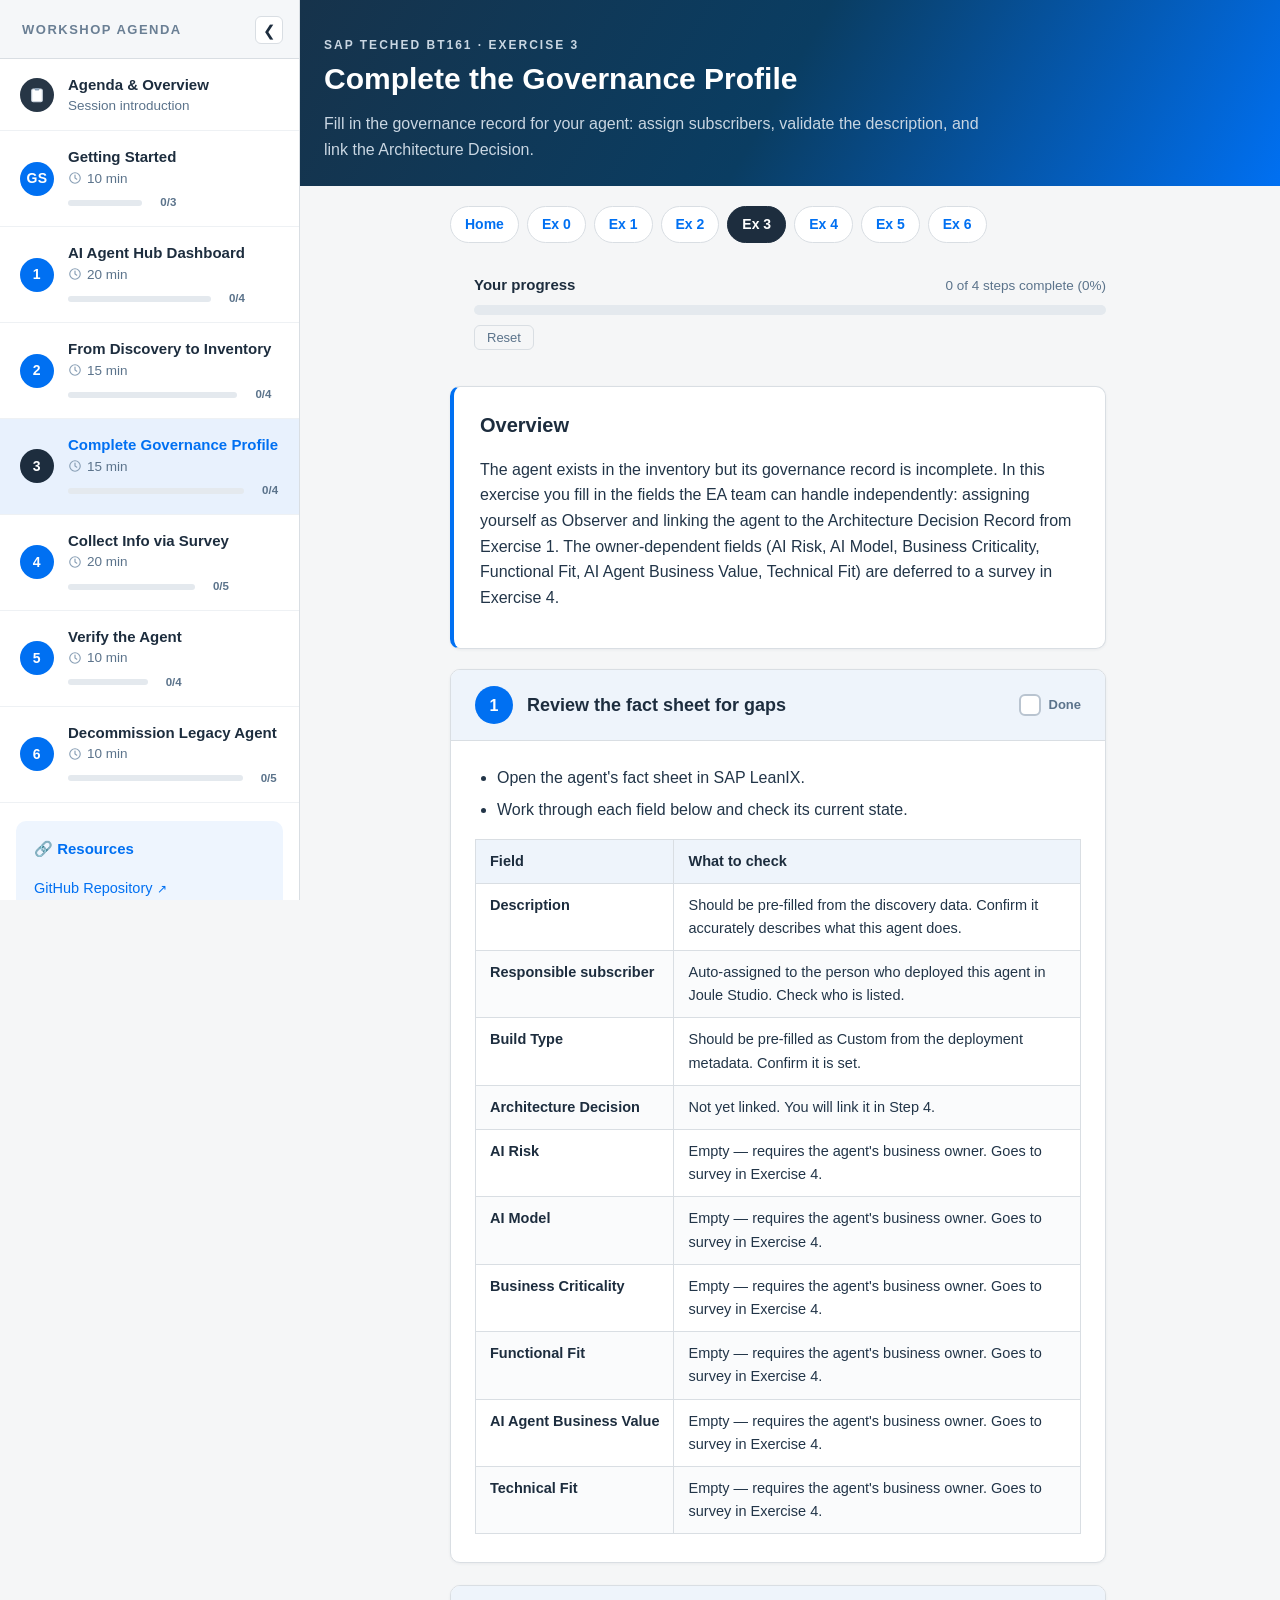
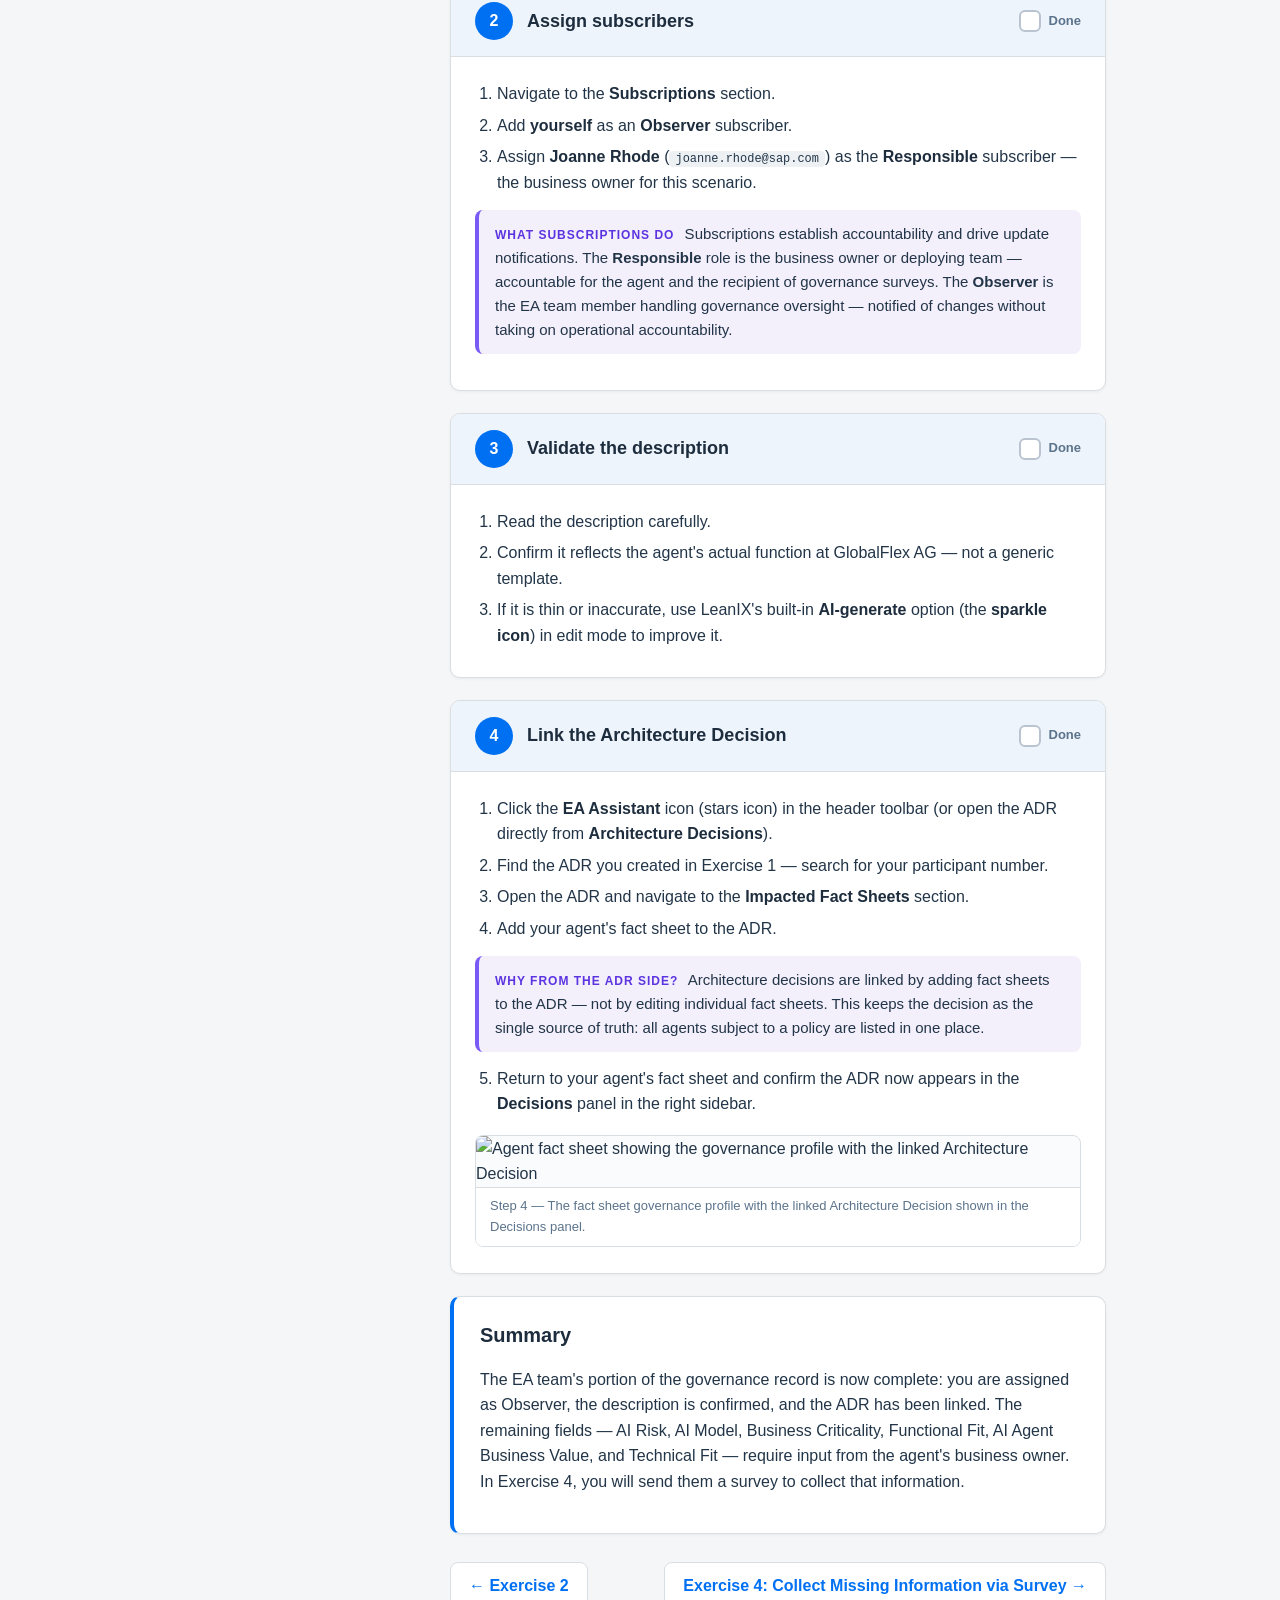
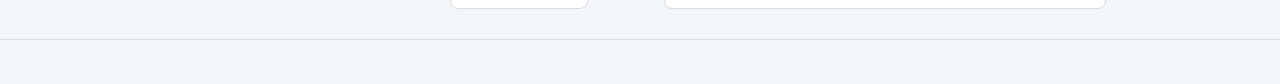
==== ex3.html @ 0b2b4516 "Add files via upload" ====
<!DOCTYPE html>
<html lang="en">
<head>
<meta charset="utf-8">
<meta name="viewport" content="width=device-width, initial-scale=1">
<title>Exercise 3 — Complete the Governance Profile · BT161</title>
<link rel="stylesheet" href="styles.css">
</head>
<body data-current="ex3">
<header class="site-header">
  <div class="wrap">
    <p class="kicker">SAP TechEd BT161 · Exercise 3</p>
    <h1>Complete the Governance Profile</h1>
    <p>Fill in the governance record for your agent: assign subscribers, validate the description, and link the Architecture Decision.</p>
  </div>
</header>

<nav class="exnav">
  <a href="index.html">Home</a>
  <a href="ex0.html">Ex 0</a>
  <a href="ex1.html">Ex 1</a>
  <a href="ex2.html">Ex 2</a>
  <a class="current" href="ex3.html">Ex 3</a>
  <a href="ex4.html">Ex 4</a>
  <a href="ex5.html">Ex 5</a>
  <a href="ex6.html">Ex 6</a>
</nav>

<main class="wrap">
  <section class="section overview">
    <h2>Overview</h2>
    <p>The agent exists in the inventory but its governance record is incomplete. In this exercise you fill in the fields the EA team can handle independently: assigning yourself as Observer and linking the agent to the Architecture Decision Record from Exercise 1. The owner-dependent fields (AI Risk, AI Model, Business Criticality, Functional Fit, AI Agent Business Value, Technical Fit) are deferred to a survey in Exercise 4.</p>
  </section>

  <!-- STEP 1 -->
  <section class="step">
    <div class="step-head"><span class="step-num">1</span><h3>Review the fact sheet for gaps</h3></div>
    <div class="step-body">
      <ul>
        <li>Open the agent's fact sheet in SAP LeanIX.</li>
        <li>Work through each field below and check its current state.</li>
      </ul>
      <table>
        <thead><tr><th>Field</th><th>What to check</th></tr></thead>
        <tbody>
          <tr><td>Description</td><td>Should be pre-filled from the discovery data. Confirm it accurately describes what this agent does.</td></tr>
          <tr><td>Responsible subscriber</td><td>Auto-assigned to the person who deployed this agent in Joule Studio. Check who is listed.</td></tr>
          <tr><td>Build Type</td><td>Should be pre-filled as Custom from the deployment metadata. Confirm it is set.</td></tr>
          <tr><td>Architecture Decision</td><td>Not yet linked. You will link it in Step 4.</td></tr>
          <tr><td>AI Risk</td><td>Empty — requires the agent's business owner. Goes to survey in Exercise 4.</td></tr>
          <tr><td>AI Model</td><td>Empty — requires the agent's business owner. Goes to survey in Exercise 4.</td></tr>
          <tr><td>Business Criticality</td><td>Empty — requires the agent's business owner. Goes to survey in Exercise 4.</td></tr>
          <tr><td>Functional Fit</td><td>Empty — requires the agent's business owner. Goes to survey in Exercise 4.</td></tr>
          <tr><td>AI Agent Business Value</td><td>Empty — requires the agent's business owner. Goes to survey in Exercise 4.</td></tr>
          <tr><td>Technical Fit</td><td>Empty — requires the agent's business owner. Goes to survey in Exercise 4.</td></tr>
        </tbody>
      </table>
    </div>
  </section>

  <!-- STEP 2 -->
  <section class="step">
    <div class="step-head"><span class="step-num">2</span><h3>Assign subscribers</h3></div>
    <div class="step-body">
      <ol>
        <li>Navigate to the <strong>Subscriptions</strong> section.</li>
        <li>Add <strong>yourself</strong> as an <strong>Observer</strong> subscriber.</li>
        <li>Assign <strong>Joanne Rhode</strong> (<code>joanne.rhode@sap.com</code>) as the <strong>Responsible</strong> subscriber — the business owner for this scenario.</li>
      </ol>
      <div class="why"><span class="lbl">What subscriptions do</span> Subscriptions establish accountability and drive update notifications. The <strong>Responsible</strong> role is the business owner or deploying team — accountable for the agent and the recipient of governance surveys. The <strong>Observer</strong> is the EA team member handling governance oversight — notified of changes without taking on operational accountability.</div>
    </div>
  </section>

  <!-- STEP 3 -->
  <section class="step">
    <div class="step-head"><span class="step-num">3</span><h3>Validate the description</h3></div>
    <div class="step-body">
      <ol>
        <li>Read the description carefully.</li>
        <li>Confirm it reflects the agent's actual function at GlobalFlex AG — not a generic template.</li>
        <li>If it is thin or inaccurate, use LeanIX's built-in <strong>AI-generate</strong> option (the <strong>sparkle icon</strong>) in edit mode to improve it.</li>
      </ol>
    </div>
  </section>

  <!-- STEP 4 -->
  <section class="step">
    <div class="step-head"><span class="step-num">4</span><h3>Link the Architecture Decision</h3></div>
    <div class="step-body">
      <ol>
        <li>Click the <strong>EA Assistant</strong> icon (stars icon) in the header toolbar (or open the ADR directly from <strong>Architecture Decisions</strong>).</li>
        <li>Find the ADR you created in Exercise 1 — search for your participant number.</li>
        <li>Open the ADR and navigate to the <strong>Impacted Fact Sheets</strong> section.</li>
        <li>Add your agent's fact sheet to the ADR.</li>
      </ol>
      <div class="why"><span class="lbl">Why from the ADR side?</span> Architecture decisions are linked by adding fact sheets to the ADR — not by editing individual fact sheets. This keeps the decision as the single source of truth: all agents subject to a policy are listed in one place.</div>
      <ol start="5">
        <li>Return to your agent's fact sheet and confirm the ADR now appears in the <strong>Decisions</strong> panel in the right sidebar.</li>
      </ol>
      <figure class="shot">
        <img loading="lazy" src="https://raw.githubusercontent.com/SAP-samples/teched2026-BT161/main/images/Exercise3Step1.png" alt="Agent fact sheet showing the governance profile with the linked Architecture Decision">
        <figcaption>Step 4 — The fact sheet governance profile with the linked Architecture Decision shown in the Decisions panel.</figcaption>
      </figure>
    </div>
  </section>

  <section class="section overview">
    <h2>Summary</h2>
    <p>The EA team's portion of the governance record is now complete: you are assigned as Observer, the description is confirmed, and the ADR has been linked. The remaining fields — AI Risk, AI Model, Business Criticality, Functional Fit, AI Agent Business Value, and Technical Fit — require input from the agent's business owner. In Exercise 4, you will send them a survey to collect that information.</p>
  </section>

  <div class="pager">
    <a href="ex2.html">← Exercise 2</a>
    <span class="spacer"></span>
    <a href="ex4.html">Exercise 4: Collect Missing Information via Survey →</a>
  </div>
</main>

<footer>
  <div class="wrap"></div>
</footer>
<script src="sidebar.js"></script>
<script src="lightbox.js"></script>
<script src="progress.js"></script>
</body>
</html>
---- styles.css ----
:root {
  --sap-blue: #0070f2;
  --sap-dark: #1d2d3e;
  --sap-gold: #f0ab00;
  --bg: #f5f6f7;
  --card: #ffffff;
  --text: #223548;
  --muted: #5b738b;
  --border: #d9dee3;
  --ok: #107e3e;
  --radius: 10px;
}

* { box-sizing: border-box; }

body {
  margin: 0;
  font-family: "72", "Segoe UI", -apple-system, BlinkMacSystemFont, Roboto, Arial, sans-serif;
  color: var(--text);
  background: var(--bg);
  line-height: 1.6;
}

/* ---------- Header ---------- */
.site-header {
  background: linear-gradient(120deg, var(--sap-dark) 0%, #0a3d62 60%, var(--sap-blue) 100%);
  color: #fff;
  padding: 28px 0 24px;
}
.site-header .wrap { max-width: 980px; margin: 0 auto; padding: 0 24px; }
.kicker {
  text-transform: uppercase;
  letter-spacing: 2px;
  font-size: 12px;
  font-weight: 700;
  color: var(--sap-gold);
  margin: 0 0 6px;
}
.site-header h1 { margin: 0; font-size: 30px; font-weight: 700; }
.site-header p { margin: 8px 0 0; color: #c9d6e2; max-width: 680px; }

/* ---------- Layout ---------- */
.wrap { max-width: 980px; margin: 0 auto; padding: 0 24px; }
main { padding: 32px 0 60px; }

/* ---------- Breadcrumb / exercise nav ---------- */
.exnav {
  display: flex; flex-wrap: wrap; gap: 8px;
  margin: 20px auto; max-width: 980px; padding: 0 24px;
}
.exnav a {
  text-decoration: none;
  background: #fff;
  border: 1px solid var(--border);
  color: var(--sap-blue);
  padding: 6px 14px;
  border-radius: 999px;
  font-size: 14px;
  font-weight: 600;
  transition: all .15s;
}
.exnav a:hover { background: var(--sap-blue); color: #fff; border-color: var(--sap-blue); }
.exnav a.current { background: var(--sap-dark); color: #fff; border-color: var(--sap-dark); }

/* ---------- Cards / sections ---------- */
.section {
  background: var(--card);
  border: 1px solid var(--border);
  border-radius: var(--radius);
  padding: 22px 26px;
  margin: 0 0 20px;
  box-shadow: 0 1px 3px rgba(29,45,62,.06);
}
.section h2 { margin: 0 0 10px; font-size: 20px; color: var(--sap-dark); }
.section.overview { border-left: 4px solid var(--sap-blue); }
.section.background { border-left: 4px solid var(--sap-gold); background: #fffdf5; }

/* ---------- Steps ---------- */
.step {
  background: var(--card);
  border: 1px solid var(--border);
  border-radius: var(--radius);
  margin: 0 0 22px;
  overflow: hidden;
  box-shadow: 0 1px 3px rgba(29,45,62,.06);
}
.step-head {
  display: flex; align-items: center; gap: 14px;
  padding: 16px 24px;
  background: #eef4fb;
  border-bottom: 1px solid var(--border);
}
.step-num {
  flex: 0 0 auto;
  width: 38px; height: 38px;
  background: var(--sap-blue);
  color: #fff;
  border-radius: 50%;
  display: grid; place-items: center;
  font-weight: 700; font-size: 16px;
}
.step-head h3 { margin: 0; font-size: 18px; color: var(--sap-dark); }
.step-body { padding: 18px 24px 22px; }
.step-body ul, .step-body ol { margin: 0 0 4px; padding-left: 22px; }
.step-body li { margin: 6px 0; }
.step-body li strong { color: var(--sap-dark); }
.step-body ul.checklist { list-style: none; padding-left: 4px; }
.step-body ul.checklist li { position: relative; padding-left: 28px; }
.step-body ul.checklist li::before {
  content: "";
  position: absolute; left: 0; top: 3px;
  width: 16px; height: 16px;
  border: 2px solid #b9c4d0; border-radius: 4px;
  background: #fff;
}

/* ---------- Image per step ---------- */
figure.shot {
  margin: 18px 0 4px;
  border: 1px solid var(--border);
  border-radius: 8px;
  overflow: hidden;
  background: #fafbfc;
}
figure.shot img { display: block; width: 100%; height: auto; }
figure.shot figcaption {
  font-size: 13px; color: var(--muted);
  padding: 8px 14px;
  border-top: 1px solid var(--border);
  background: #fff;
}

/* ---------- Callouts ---------- */
.note, .tip, .warn, .prompt {
  border-radius: 8px;
  padding: 12px 16px;
  margin: 14px 0;
  font-size: 15px;
}
.note { background: #eef4fb; border-left: 4px solid var(--sap-blue); }
.tip  { background: #effaf2; border-left: 4px solid var(--ok); }
.warn { background: #fff7e6; border-left: 4px solid var(--sap-gold); }
.note .lbl, .tip .lbl, .warn .lbl {
  display: inline-block; font-weight: 700; font-size: 12px;
  text-transform: uppercase; letter-spacing: 1px; margin-right: 6px;
}
.note .lbl { color: var(--sap-blue); }
.tip .lbl { color: var(--ok); }
.warn .lbl { color: #b3730a; }

/* Explanatory "Why this matters / What this means" note */
.why {
  background: #f3effb;
  border-left: 4px solid #7a5af5;
  border-radius: 8px;
  padding: 12px 16px;
  margin: 14px 0;
  font-size: 15px;
}
.why .lbl {
  display: inline-block; font-weight: 700; font-size: 12px;
  text-transform: uppercase; letter-spacing: 1px; margin-right: 6px;
  color: #5b34e0;
}

.prompt {
  background: #1d2d3e;
  color: #e7eef5;
  border-left: 4px solid var(--sap-gold);
  font-family: ui-monospace, "SF Mono", Menlo, Consolas, monospace;
  font-size: 14px;
  white-space: pre-wrap;
}
.prompt .lbl {
  display: block; color: var(--sap-gold); font-family: inherit;
  font-size: 12px; text-transform: uppercase; letter-spacing: 1px; margin-bottom: 8px;
}
code { background: #eef1f4; padding: 1px 6px; border-radius: 4px; font-size: .92em; }

/* ---------- Tables ---------- */
.step-body table, .section table {
  width: 100%;
  border-collapse: collapse;
  margin: 16px 0 6px;
  font-size: 14.5px;
}
.step-body table th, .section table th {
  text-align: left;
  background: #eef4fb;
  color: var(--sap-dark);
  font-weight: 700;
  padding: 10px 14px;
  border: 1px solid var(--border);
}
.step-body table td, .section table td {
  padding: 10px 14px;
  border: 1px solid var(--border);
  vertical-align: top;
}
.step-body table tbody tr:nth-child(even),
.section table tbody tr:nth-child(even) { background: #fafbfc; }
.step-body table td:first-child { font-weight: 600; color: var(--sap-dark); white-space: nowrap; }
@media (max-width: 620px) {
  .step-body table td:first-child { white-space: normal; }
}

/* ---------- Pager ---------- */
.pager { display: flex; justify-content: space-between; gap: 12px; margin-top: 28px; }
.pager a {
  text-decoration: none; color: var(--sap-blue); font-weight: 600;
  border: 1px solid var(--border); background: #fff;
  padding: 10px 18px; border-radius: 8px;
}
.pager a:hover { background: var(--sap-blue); color: #fff; }
.pager .spacer { flex: 1; }

/* ---------- Index grid ---------- */
.grid { display: grid; grid-template-columns: repeat(auto-fill, minmax(260px, 1fr)); gap: 18px; }
.ex-card {
  display: block; text-decoration: none; color: inherit;
  background: var(--card); border: 1px solid var(--border);
  border-radius: var(--radius); padding: 20px; transition: all .15s;
  box-shadow: 0 1px 3px rgba(29,45,62,.06);
}
.ex-card:hover { transform: translateY(-3px); box-shadow: 0 6px 18px rgba(0,112,242,.15); border-color: var(--sap-blue); }
.ex-card .tag { font-size: 12px; font-weight: 700; color: var(--sap-blue); letter-spacing: 1px; }
.ex-card h3 { margin: 6px 0 8px; color: var(--sap-dark); font-size: 18px; }
.ex-card p { margin: 0; color: var(--muted); font-size: 14px; }

/* ---------- Footer ---------- */
footer {
  border-top: 1px solid var(--border);
  padding: 22px 0; margin-top: 30px;
  font-size: 13px; color: var(--muted);
}
footer .wrap a { color: var(--sap-blue); }

@media (max-width: 620px) {
  .site-header h1 { font-size: 24px; }
  .step-head { padding: 14px 16px; }
  .step-body { padding: 16px; }
  .section { padding: 18px; }
}

/* ============ Workshop Agenda sidebar ============ */
.agenda {
  position: fixed;
  top: 0; left: 0; bottom: 0;
  width: 300px;
  background: #fff;
  border-right: 1px solid var(--border);
  overflow-y: auto;
  overflow-x: hidden;
  z-index: 40;
  font-size: 15px;
  transition: width .2s ease;
}
.ag-head {
  display: flex; align-items: center; justify-content: space-between; gap: 8px;
  padding: 16px 16px 14px 22px;
  font-size: 13px; font-weight: 700; letter-spacing: 1.5px;
  color: #6a7f94;
  background: #f5f7f9;
  border-bottom: 1px solid var(--border);
  white-space: nowrap;
}
.ag-head-text { overflow: hidden; text-overflow: ellipsis; }
.ag-collapse-btn {
  flex: 0 0 auto;
  width: 28px; height: 28px;
  border: 1px solid var(--border); border-radius: 6px;
  background: #fff; color: var(--sap-dark);
  cursor: pointer; font-size: 15px; line-height: 1;
  display: grid; place-items: center;
  transition: background .12s;
}
.ag-collapse-btn:hover { background: #eef4fb; }
.ag-list { display: block; }
.ag-row {
  display: flex; align-items: center; gap: 14px;
  padding: 16px 20px;
  text-decoration: none;
  border-bottom: 1px solid #eef1f4;
  transition: background .12s;
}
.ag-row:hover { background: #f7fafe; }
.ag-current { background: #e8f1fd; }
.ag-current:hover { background: #e2edfb; }

.ag-badge {
  flex: 0 0 auto;
  width: 34px; height: 34px; border-radius: 50%;
  background: var(--sap-blue); color: #fff;
  display: grid; place-items: center;
  font-weight: 700; font-size: 14px; letter-spacing: .5px;
}
.ag-badge-cur { background: var(--sap-dark); }
.ag-icon {
  flex: 0 0 auto;
  width: 34px; height: 34px; border-radius: 50%;
  background: #273646;
  display: grid; place-items: center;
}
.ag-text { display: flex; flex-direction: column; line-height: 1.3; min-width: 0; }
.ag-title { font-weight: 700; color: var(--sap-dark); }
.ag-current .ag-title { color: var(--sap-blue); }
.ag-sub { color: var(--muted); font-size: 13.5px; margin-top: 2px; }
.ag-time {
  display: inline-flex; align-items: center; gap: 5px;
  color: var(--muted); font-size: 13.5px; margin-top: 3px;
}
.ag-clock { color: #8aa0b6; }

/* Mini progress bar inside each agenda row */
.ag-prog {
  display: flex; align-items: center; gap: 8px;
  margin-top: 8px;
}
.ag-prog-track {
  flex: 1 1 auto;
  height: 6px;
  background: #e4e9ee;
  border-radius: 999px;
  overflow: hidden;
}
.ag-prog-fill {
  display: block; height: 100%;
  width: 0;
  background: linear-gradient(90deg, var(--sap-blue), #37b6ff);
  border-radius: 999px;
  transition: width .3s ease;
}
.ag-prog-done .ag-prog-fill { background: linear-gradient(90deg, var(--ok), #3bbf6a); }
.ag-prog-txt {
  flex: 0 0 auto;
  font-size: 11.5px; font-weight: 700; color: var(--muted);
  min-width: 26px; text-align: right;
}
.ag-prog-done .ag-prog-txt { color: var(--ok); }
.ag-collapsed .agenda .ag-prog { display: none; }

.ag-res {
  margin: 18px 16px 26px;
  background: #eef5fe;
  border-radius: 10px;
  padding: 16px 18px;
}
.ag-res-head {
  font-weight: 700; color: var(--sap-blue);
  margin-bottom: 10px; font-size: 15px;
}
.ag-res-link {
  display: block;
  color: var(--sap-blue);
  text-decoration: none;
  padding: 6px 0;
  font-size: 14.5px;
}
.ag-res-link:hover { text-decoration: underline; }
.ag-arrow { font-size: 12px; }

/* ---- Collapsed sidebar (desktop rail) ---- */
.ag-collapsed .agenda { width: 72px; }
.ag-collapsed .agenda .ag-head-text,
.ag-collapsed .agenda .ag-text,
.ag-collapsed .agenda .ag-res { display: none; }
.ag-collapsed .agenda .ag-head {
  justify-content: center;
  padding-left: 0; padding-right: 0;
}
.ag-collapsed .agenda .ag-row {
  justify-content: center;
  padding: 16px 0;
  gap: 0;
}
/* Expand button rotates to point the other way when collapsed */
.ag-collapsed .ag-collapse-btn { transform: scaleX(-1); }

/* Shift page content to clear the fixed sidebar on wide screens */
.has-agenda .site-header > .wrap,
.has-agenda main.wrap,
.has-agenda .exnav,
.has-agenda footer > .wrap { margin-left: auto; margin-right: auto; }
.has-agenda .site-header,
.has-agenda main,
.has-agenda .exnav,
.has-agenda footer { padding-left: 300px; transition: padding-left .2s ease; }
.has-agenda .exnav { box-sizing: border-box; }
.has-agenda.ag-collapsed .site-header,
.has-agenda.ag-collapsed main,
.has-agenda.ag-collapsed .exnav,
.has-agenda.ag-collapsed footer { padding-left: 72px; }

/* Mobile toggle button (hidden on desktop) */
.ag-toggle {
  display: none;
  position: fixed; top: 12px; left: 12px; z-index: 60;
  background: var(--sap-dark); color: #fff;
  border: none; border-radius: 8px;
  padding: 8px 14px; font-size: 14px; font-weight: 600;
  cursor: pointer; box-shadow: 0 2px 6px rgba(0,0,0,.2);
}

@media (max-width: 1040px) {
  .has-agenda .site-header,
  .has-agenda main,
  .has-agenda .exnav,
  .has-agenda footer,
  .has-agenda.ag-collapsed .site-header,
  .has-agenda.ag-collapsed main,
  .has-agenda.ag-collapsed .exnav,
  .has-agenda.ag-collapsed footer { padding-left: 0; }
  .has-agenda .site-header { padding-top: 56px; }
  .ag-toggle { display: block; }
  .ag-collapse-btn { display: none; } /* collapse rail is a desktop feature */
  .agenda, .ag-collapsed .agenda {
    width: 300px;
    transform: translateX(-100%);
    transition: transform .22s ease;
    box-shadow: 2px 0 18px rgba(0,0,0,.18);
  }
  .ag-collapsed .agenda .ag-head-text,
  .ag-collapsed .agenda .ag-text,
  .ag-collapsed .agenda .ag-res { display: revert; }
  .ag-open .agenda { transform: translateX(0); }
}

/* ---------- Lightbox (click-to-zoom screenshots) ---------- */
.lb-overlay {
  position: fixed; inset: 0;
  background: rgba(16, 24, 33, .88);
  display: none;
  align-items: center; justify-content: center;
  flex-direction: column;
  z-index: 1000;
  padding: 40px;
  cursor: zoom-out;
}
.lb-overlay.lb-on { display: flex; }
.lb-img {
  max-width: 94vw;
  max-height: 84vh;
  object-fit: contain;
  border-radius: 6px;
  box-shadow: 0 10px 40px rgba(0,0,0,.5);
  background: #fff;
  cursor: default;
}
.lb-cap {
  color: #e7eef5;
  font-size: 14px;
  margin-top: 14px;
  max-width: 820px;
  text-align: center;
}
.lb-close {
  position: fixed; top: 18px; right: 24px;
  width: 44px; height: 44px;
  border: none; border-radius: 50%;
  background: rgba(255,255,255,.12);
  color: #fff; font-size: 28px; line-height: 1;
  cursor: pointer;
}
.lb-close:hover { background: rgba(255,255,255,.25); }
body.lb-locked { overflow: hidden; }

/* ---------- Intro deck (index) ---------- */
.pdf-embed {
  position: relative;
  width: 100%;
  aspect-ratio: 842 / 595; /* landscape slide ratio from the PDF */
  border: 1px solid var(--border);
  border-radius: 8px;
  overflow: hidden;
  background: #eef1f4;
  margin: 16px 0 8px;
}
.pdf-embed iframe { position: absolute; inset: 0; width: 100%; height: 100%; border: 0; }
.pdf-fallback { font-size: 13.5px; color: var(--muted); margin: 4px 0 0; }

.two-col {
  display: grid;
  grid-template-columns: repeat(auto-fit, minmax(240px, 1fr));
  gap: 18px 26px;
  margin-top: 8px;
}
.two-col h3 { margin: 0 0 6px; font-size: 16px; color: var(--sap-blue); }
.two-col ul { margin: 0; padding-left: 20px; }
.two-col p { margin: 0; color: var(--text); }

.grid-head {
  font-size: 20px; color: var(--sap-dark);
  margin: 10px 0 4px;
}
.has-agenda .grid-head { /* aligns with shifted content */ }

/* ---------- Per-exercise progress bar ---------- */
.exprog {
  max-width: 980px;
  margin: -4px auto 20px;
  padding: 14px 24px 16px;
}
.has-agenda .exprog { padding-left: 324px; transition: padding-left .2s ease; }
.has-agenda.ag-collapsed .exprog { padding-left: 96px; }
.exprog-top {
  display: flex; align-items: baseline; justify-content: space-between;
  margin-bottom: 8px;
}
.exprog-label { font-weight: 700; color: var(--sap-dark); font-size: 15px; }
.exprog-count { color: var(--muted); font-size: 13.5px; }
.exprog-track {
  position: relative;
  height: 10px;
  background: #e4e9ee;
  border-radius: 999px;
  overflow: hidden;
}
.exprog-fill {
  height: 100%;
  width: 0;
  background: linear-gradient(90deg, var(--sap-blue), #37b6ff);
  border-radius: 999px;
  transition: width .3s ease;
}
.exprog-complete .exprog-fill { background: linear-gradient(90deg, var(--ok), #3bbf6a); }
.exprog-complete .exprog-count { color: var(--ok); font-weight: 700; }
.exprog-reset {
  margin-top: 10px;
  background: none; border: 1px solid var(--border);
  color: var(--muted); border-radius: 6px;
  padding: 4px 12px; font-size: 13px; cursor: pointer;
}
.exprog-reset:hover { background: #f1f4f7; color: var(--sap-dark); }

/* Checkbox on each step header */
.step-head { position: relative; }
.step-check {
  margin-left: auto;
  display: inline-flex; align-items: center; gap: 8px;
  cursor: pointer; user-select: none;
  flex: 0 0 auto;
}
.step-check input { position: absolute; opacity: 0; width: 0; height: 0; }
.step-check-box {
  width: 22px; height: 22px;
  border: 2px solid #b9c4d0; border-radius: 6px;
  background: #fff;
  display: grid; place-items: center;
  transition: all .15s;
}
.step-check-box::after {
  content: ""; width: 6px; height: 11px;
  border: solid #fff; border-width: 0 2.5px 2.5px 0;
  transform: rotate(45deg) scale(0);
  margin-top: -2px;
  transition: transform .15s;
}
.step-check-txt { font-size: 13px; font-weight: 600; color: var(--muted); }
.step-check input:focus-visible + .step-check-box {
  outline: 2px solid var(--sap-blue); outline-offset: 2px;
}
.step-check input:checked + .step-check-box {
  background: var(--ok); border-color: var(--ok);
}
.step-check input:checked + .step-check-box::after { transform: rotate(45deg) scale(1); }
.step-check input:checked ~ .step-check-txt { color: var(--ok); }

/* Completed-step appearance */
.step-done .step-head { background: #eef9f1; }
.step-done .step-num { background: var(--ok); }

@media (max-width: 1040px) {
  .has-agenda .exprog,
  .has-agenda.ag-collapsed .exprog { padding-left: 24px; }
}
@media (max-width: 620px) {
  .step-check-txt { display: none; }
}
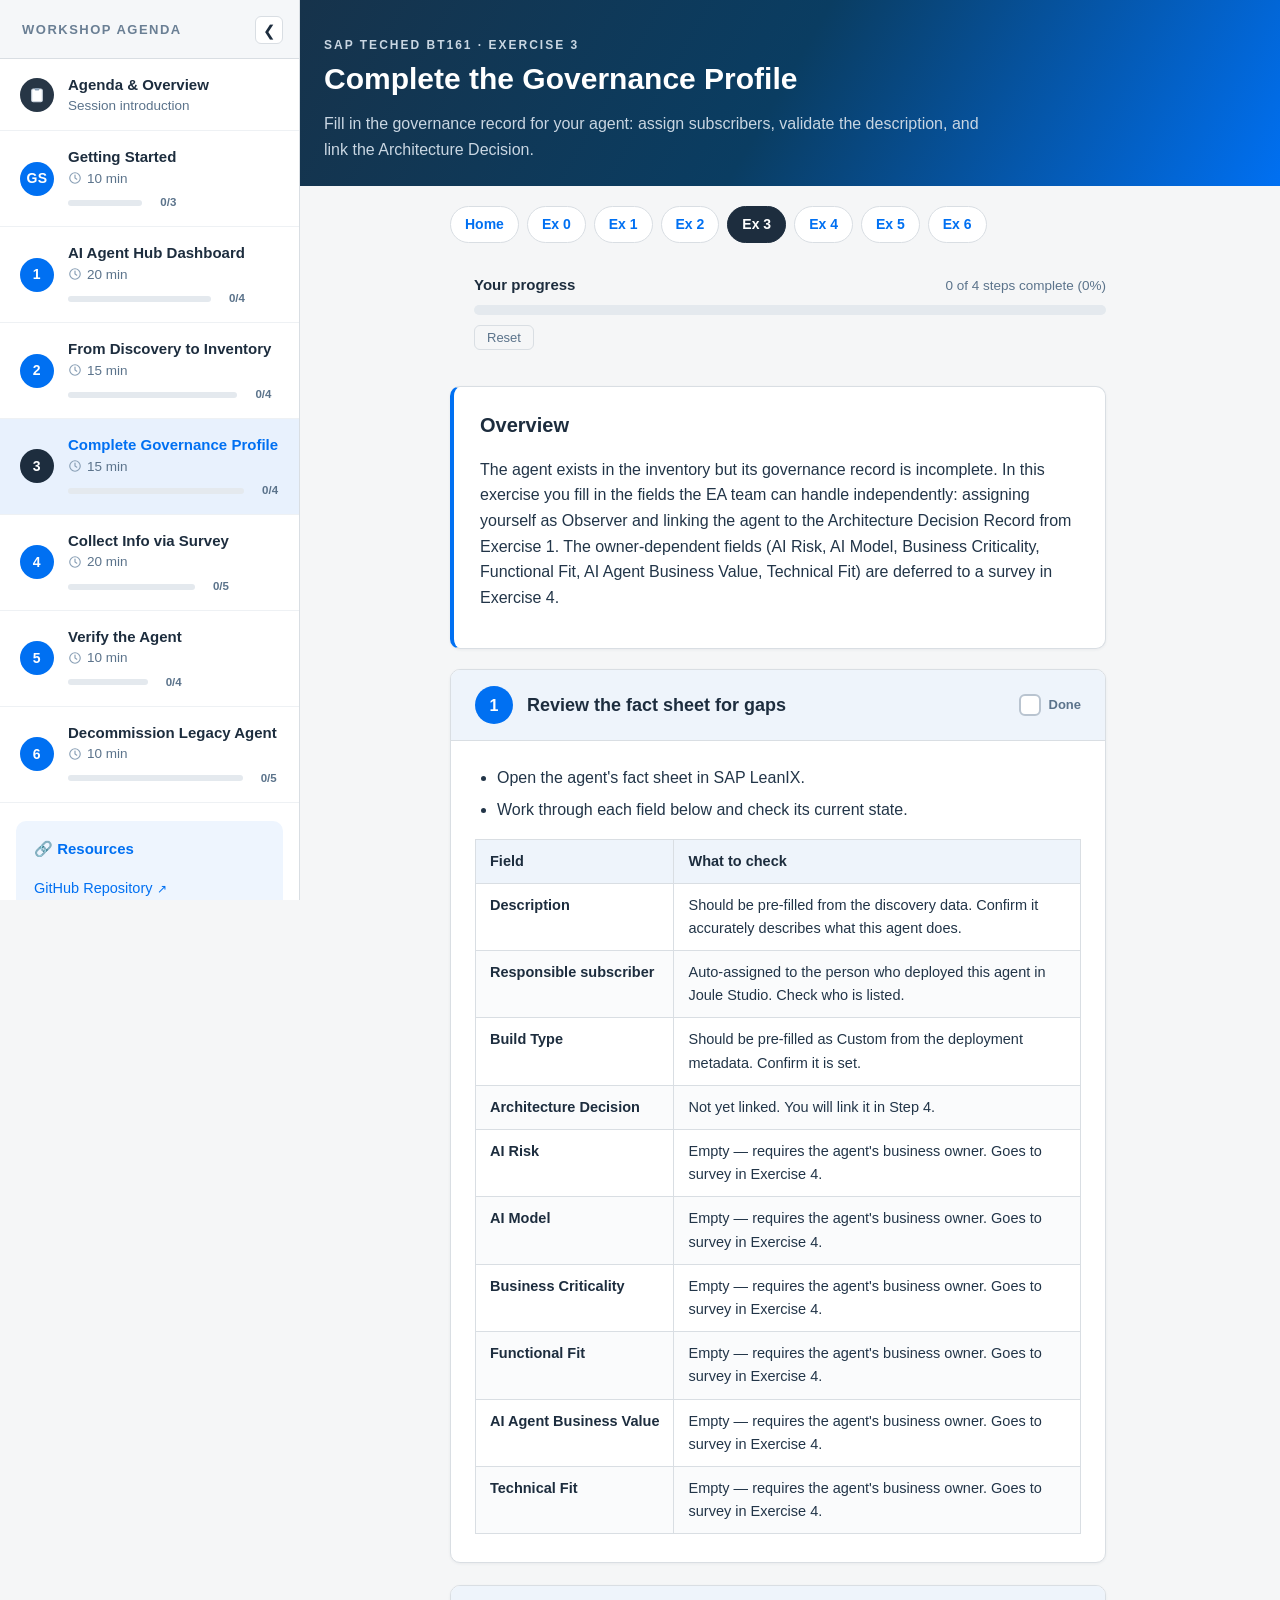
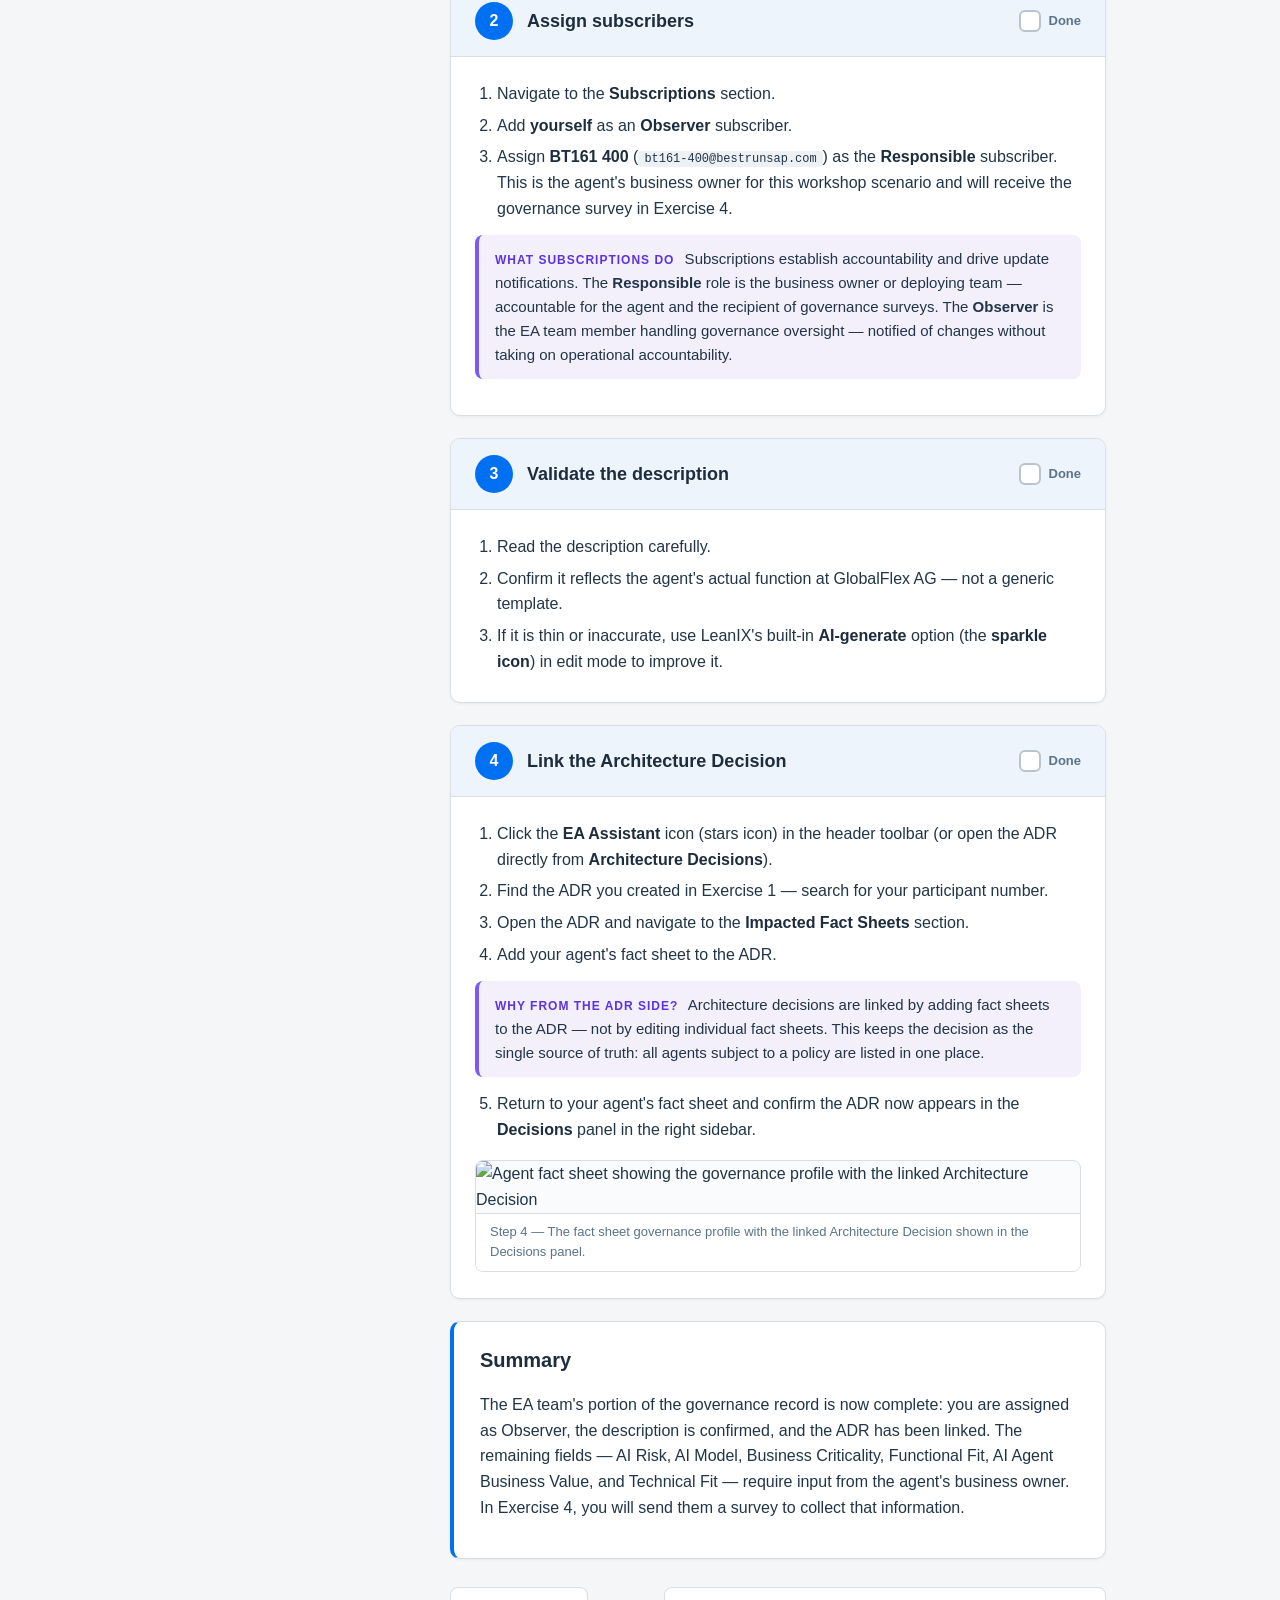
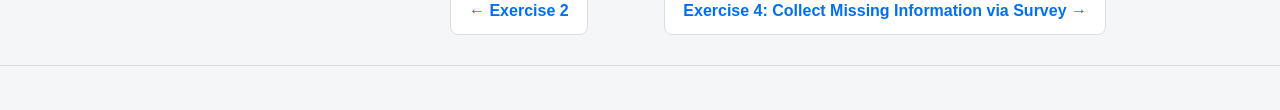
==== commit a5a2a398: "Add files via upload" ====
--- a/ex3.html
+++ b/ex3.html
@@ -65,7 +65,7 @@
       <ol>
         <li>Navigate to the <strong>Subscriptions</strong> section.</li>
         <li>Add <strong>yourself</strong> as an <strong>Observer</strong> subscriber.</li>
-        <li>Assign <strong>Joanne Rhode</strong> (<code>joanne.rhode@sap.com</code>) as the <strong>Responsible</strong> subscriber — the business owner for this scenario.</li>
+        <li>Assign <strong>BT161 400</strong> (<code>bt161-400@bestrunsap.com</code>) as the <strong>Responsible</strong> subscriber. This is the agent's business owner for this workshop scenario and will receive the governance survey in Exercise 4.</li>
       </ol>
       <div class="why"><span class="lbl">What subscriptions do</span> Subscriptions establish accountability and drive update notifications. The <strong>Responsible</strong> role is the business owner or deploying team — accountable for the agent and the recipient of governance surveys. The <strong>Observer</strong> is the EA team member handling governance oversight — notified of changes without taking on operational accountability.</div>
     </div>
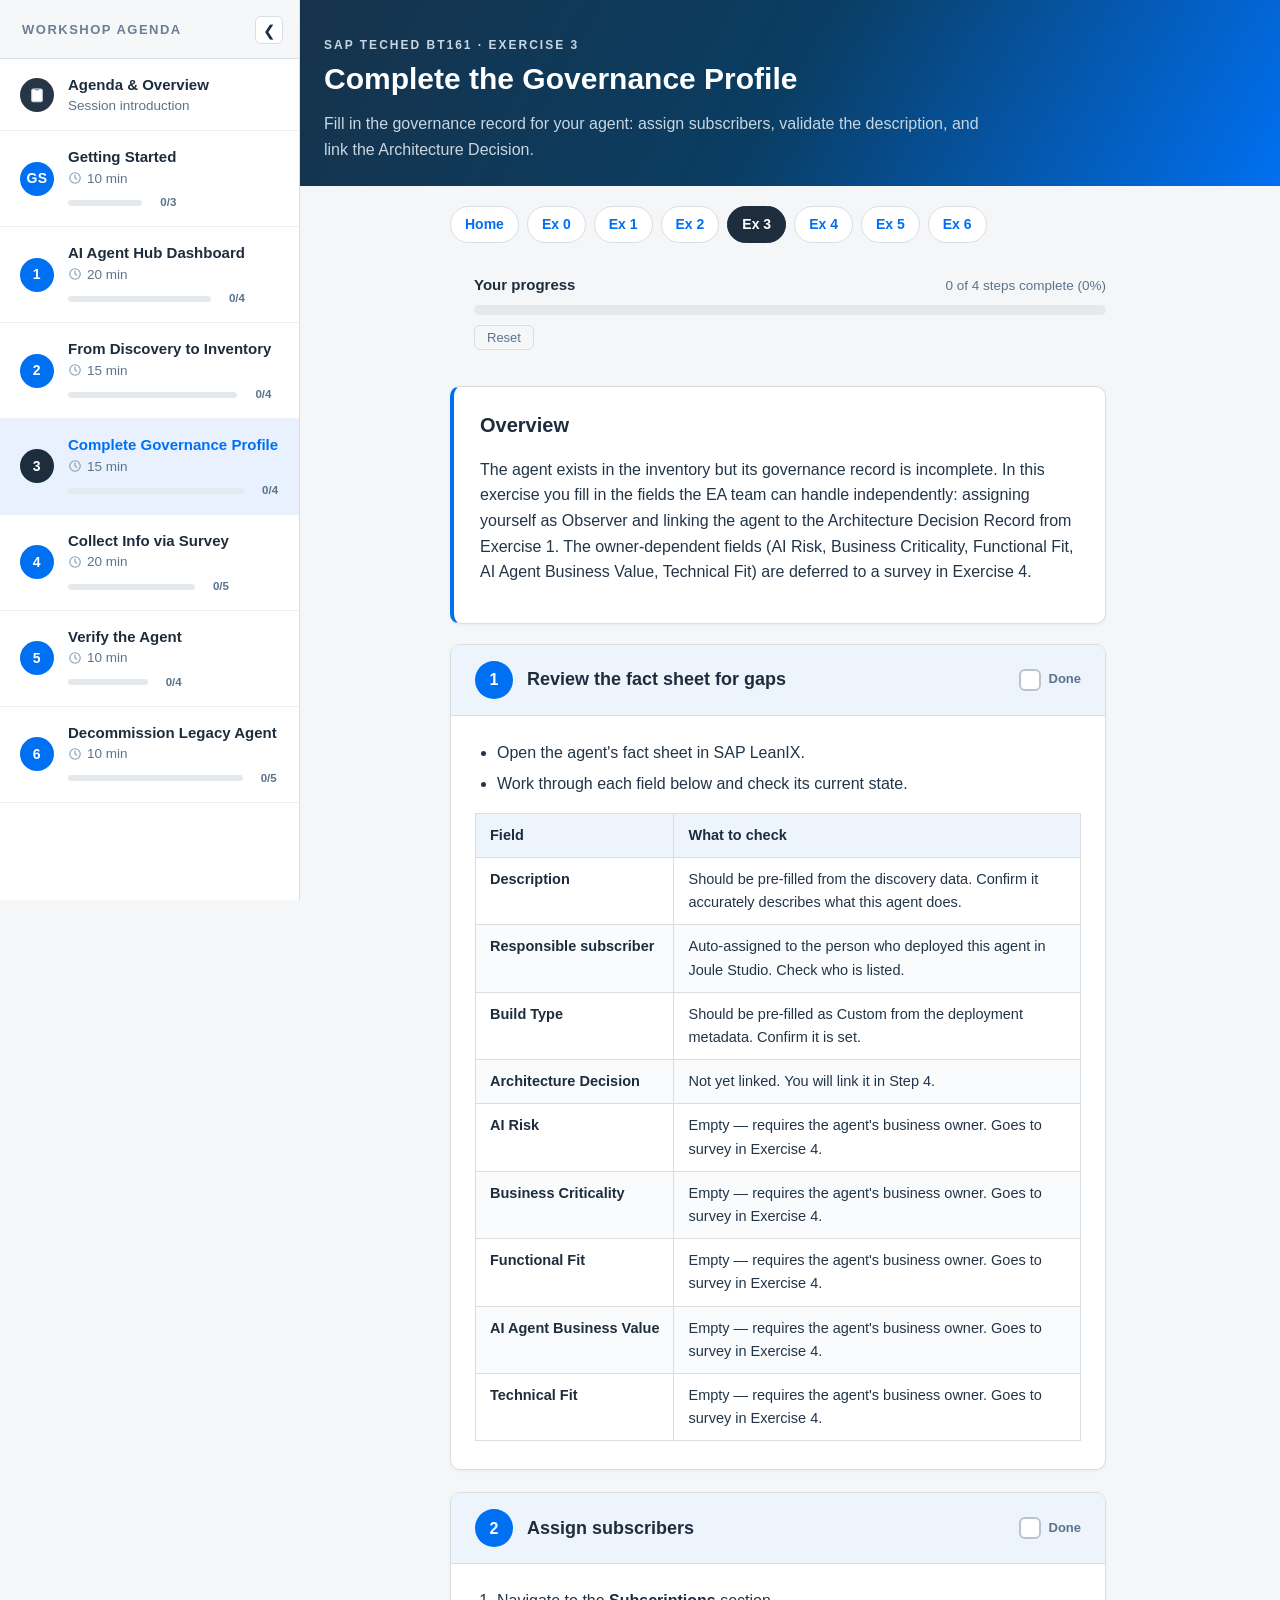
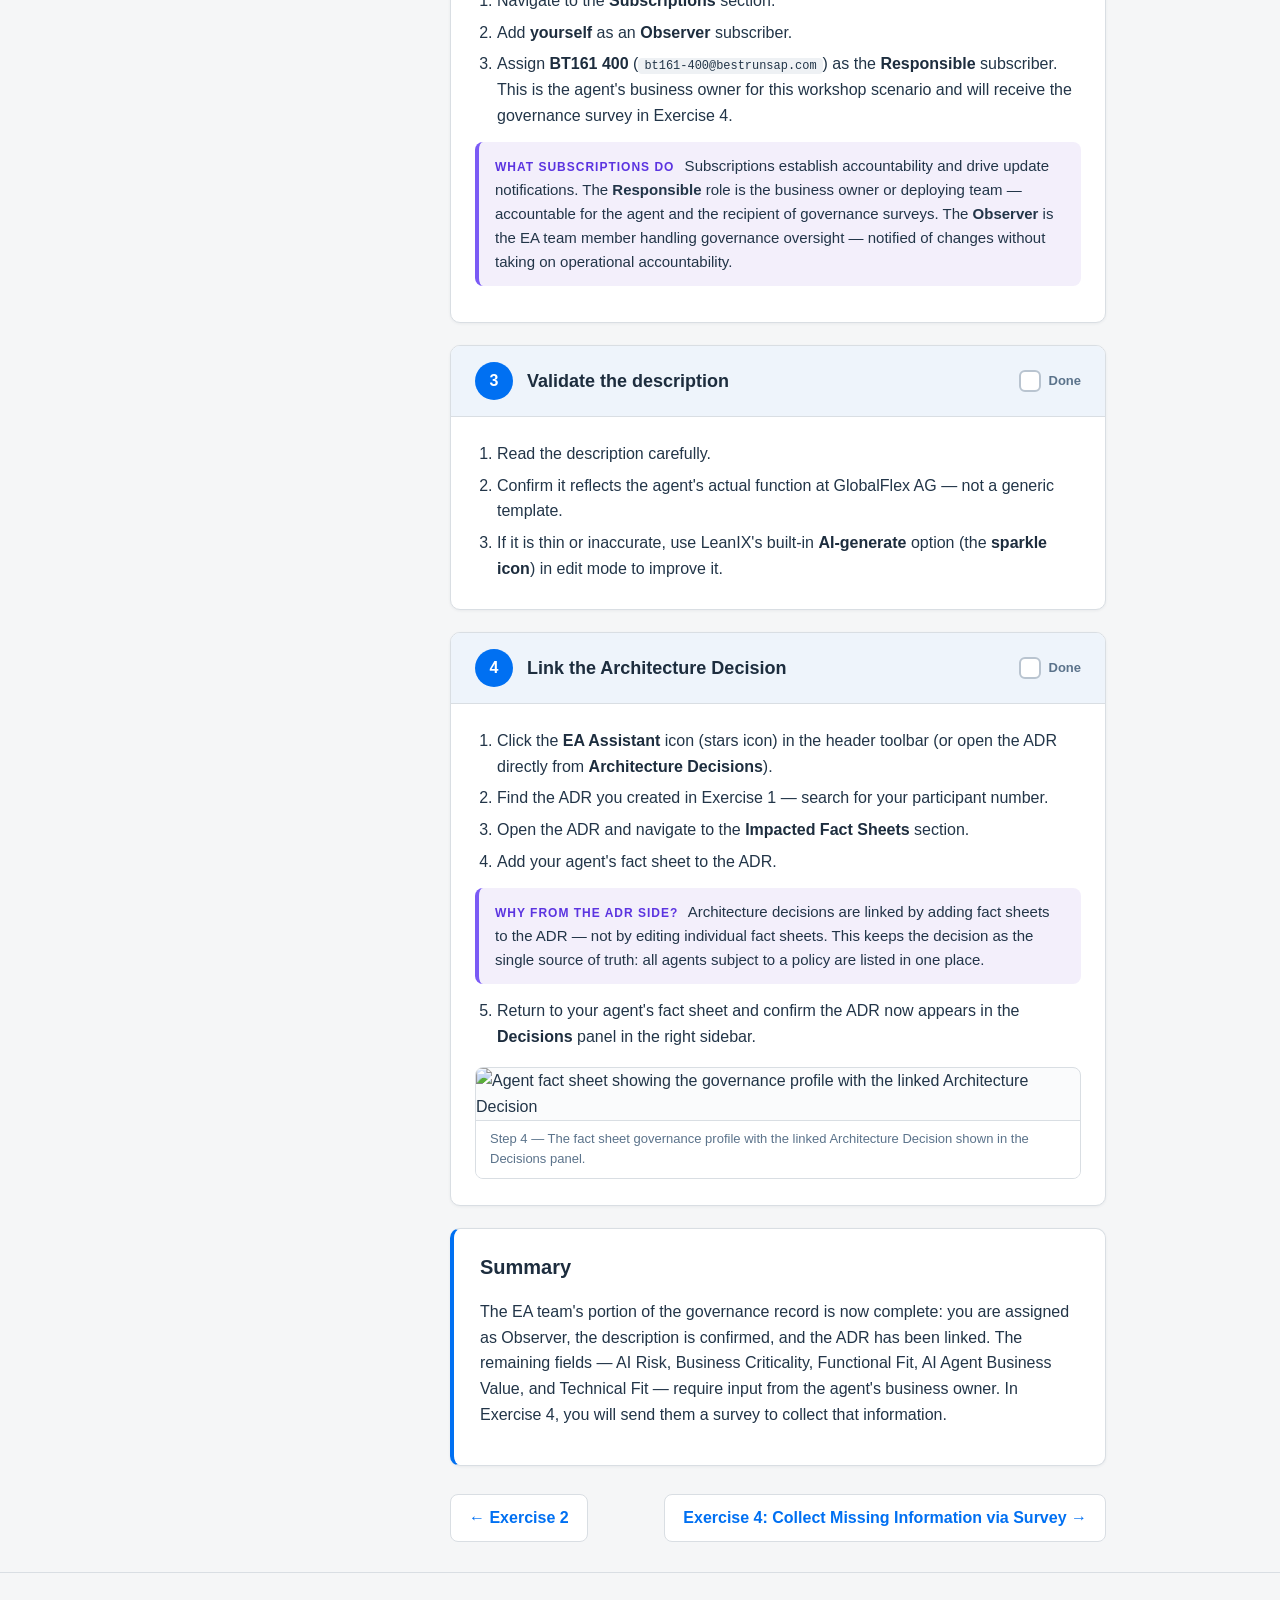
==== commit 2166ce28: "Add files via upload" ====
--- a/ex3.html
+++ b/ex3.html
@@ -29,7 +29,7 @@
 <main class="wrap">
   <section class="section overview">
     <h2>Overview</h2>
-    <p>The agent exists in the inventory but its governance record is incomplete. In this exercise you fill in the fields the EA team can handle independently: assigning yourself as Observer and linking the agent to the Architecture Decision Record from Exercise 1. The owner-dependent fields (AI Risk, AI Model, Business Criticality, Functional Fit, AI Agent Business Value, Technical Fit) are deferred to a survey in Exercise 4.</p>
+    <p>The agent exists in the inventory but its governance record is incomplete. In this exercise you fill in the fields the EA team can handle independently: assigning yourself as Observer and linking the agent to the Architecture Decision Record from Exercise 1. The owner-dependent fields (AI Risk, Business Criticality, Functional Fit, AI Agent Business Value, Technical Fit) are deferred to a survey in Exercise 4.</p>
   </section>
 
   <!-- STEP 1 -->
@@ -48,7 +48,6 @@
           <tr><td>Build Type</td><td>Should be pre-filled as Custom from the deployment metadata. Confirm it is set.</td></tr>
           <tr><td>Architecture Decision</td><td>Not yet linked. You will link it in Step 4.</td></tr>
           <tr><td>AI Risk</td><td>Empty — requires the agent's business owner. Goes to survey in Exercise 4.</td></tr>
-          <tr><td>AI Model</td><td>Empty — requires the agent's business owner. Goes to survey in Exercise 4.</td></tr>
           <tr><td>Business Criticality</td><td>Empty — requires the agent's business owner. Goes to survey in Exercise 4.</td></tr>
           <tr><td>Functional Fit</td><td>Empty — requires the agent's business owner. Goes to survey in Exercise 4.</td></tr>
           <tr><td>AI Agent Business Value</td><td>Empty — requires the agent's business owner. Goes to survey in Exercise 4.</td></tr>
@@ -106,7 +105,7 @@
 
   <section class="section overview">
     <h2>Summary</h2>
-    <p>The EA team's portion of the governance record is now complete: you are assigned as Observer, the description is confirmed, and the ADR has been linked. The remaining fields — AI Risk, AI Model, Business Criticality, Functional Fit, AI Agent Business Value, and Technical Fit — require input from the agent's business owner. In Exercise 4, you will send them a survey to collect that information.</p>
+    <p>The EA team's portion of the governance record is now complete: you are assigned as Observer, the description is confirmed, and the ADR has been linked. The remaining fields — AI Risk, Business Criticality, Functional Fit, AI Agent Business Value, and Technical Fit — require input from the agent's business owner. In Exercise 4, you will send them a survey to collect that information.</p>
   </section>
 
   <div class="pager">
@@ -119,7 +118,7 @@
 <footer>
   <div class="wrap"></div>
 </footer>
-<script src="sidebar.js"></script>
+<script src="sidebar.js?v=2"></script>
 <script src="lightbox.js"></script>
 <script src="progress.js"></script>
 </body>
